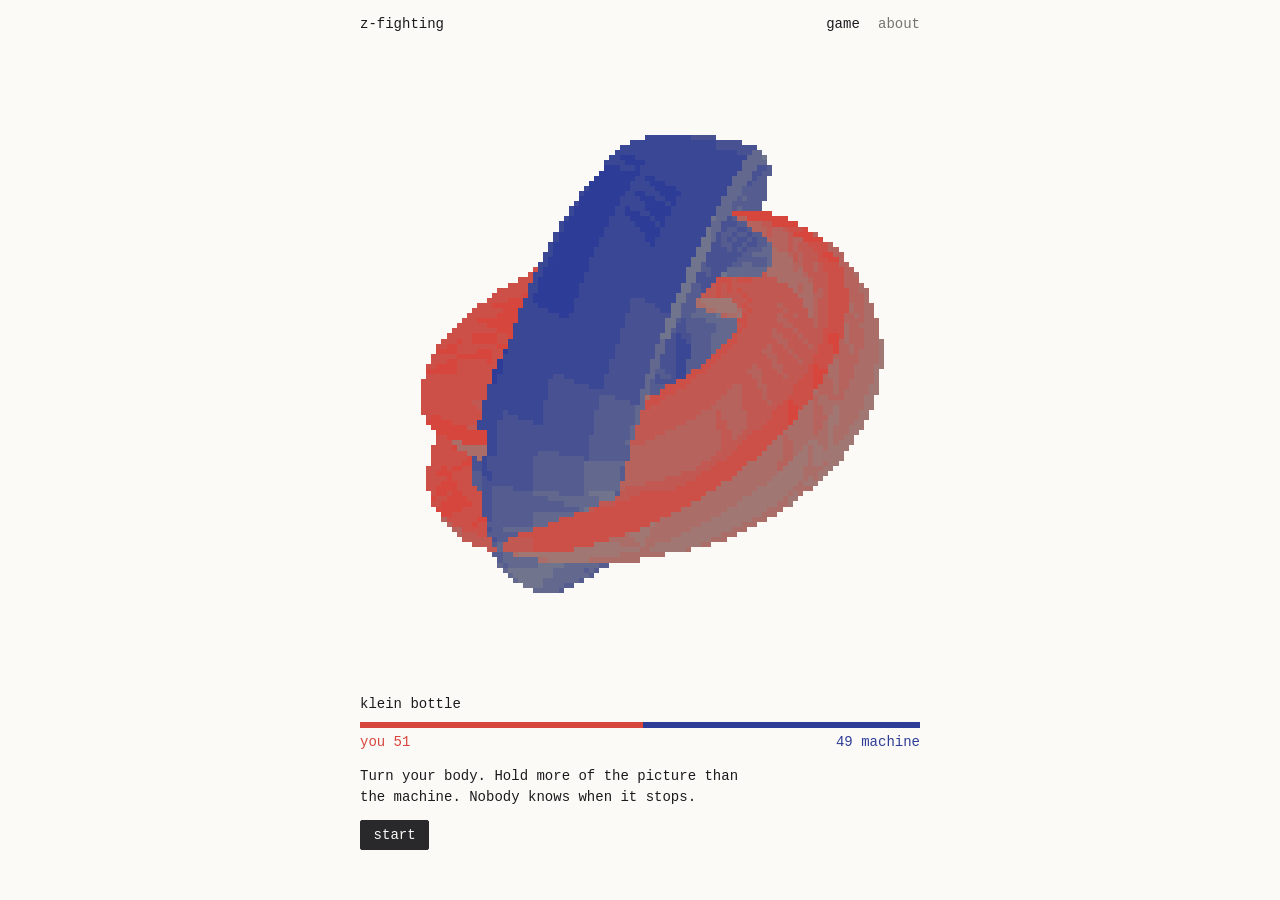
==== game/index.html @ 7a887dcf "Game prototype at game/, about page, header with page links Co-Authored-By: Claude Fable 5.2 <norepl" ====
<!doctype html>
<html lang="en">
<head>
<meta charset="utf-8">
<meta name="viewport" content="width=device-width, initial-scale=1, viewport-fit=cover">
<title>z-fighting game</title>
<meta name="description" content="Two bodies in the same place. Hold more of the picture than the machine.">
<style>
/* Wie die Website: Papier, Festbreitenschrift, Blau und Rot, eine Bildschirmseite ohne Scrollen. Nur ein helles Bild. */
:root { --papier: #fbfaf7; --tinte: #1b1b1d; --leise: #74736f; --knopf: #29292c; --blau: #2d3c96; --rot: #d7463c; color-scheme: light; }
* { box-sizing: border-box; }
html { font-size: 14px; height: 100dvh; overflow: hidden; overscroll-behavior: none; }
body {
  margin: 0; height: 100%; display: flex; flex-direction: column; align-items: center;
  padding-left: max(16px, env(safe-area-inset-left, 0px)); padding-right: max(16px, env(safe-area-inset-right, 0px));
  background: var(--papier); color: var(--tinte); font-family: "Courier Prime", "Courier New", Courier, ui-monospace, monospace; line-height: 1.5;
  -webkit-user-select: none; user-select: none;
}
header, main { width: 100%; max-width: 40rem; }
header { flex: none; display: flex; justify-content: space-between; gap: 1rem; padding: 1rem 0 0.6rem; }
.leise { color: var(--leise); }
main { flex: 1; min-height: 0; display: flex; flex-direction: column; }
.buehne { flex: 1; min-height: 0; container-type: size; display: flex; align-items: center; justify-content: center; }
canvas { display: block; width: min(100cqw, 100cqh); height: min(100cqw, 100cqh); touch-action: none; cursor: grab; image-rendering: pixelated; }
.kopf { flex: none; display: flex; justify-content: space-between; gap: 1rem; padding-top: 0.6rem; }
.balken { flex: none; display: flex; height: 6px; margin: 0.5rem 0 0.3rem; }
.balken span { flex: 1 1 0; min-width: 0; transition: flex-grow 0.12s linear; }
#du { background: var(--rot); } #sie { background: var(--blau); }
.zahlen { flex: none; display: flex; justify-content: space-between; }
.zahlen .du { color: var(--rot); } .zahlen .sie { color: var(--blau); }
.unten { flex: none; height: 10.5rem; padding: 0.9rem 0 1rem; }
.unten p { margin: 0 0 0.9rem; max-width: 46ch; }
button { font: inherit; height: 30px; padding: 0 0.9rem; color: var(--papier); background: var(--knopf); border: 1px solid var(--knopf); border-radius: 2px; cursor: pointer; }
button:focus-visible, canvas:focus-visible { outline: 1px solid var(--blau); outline-offset: 3px; }
body[data-zustand="lauf"] .unten p { color: var(--leise); }
@media (max-width: 640px) { html { font-size: 13px; } }
@media (prefers-reduced-motion: reduce) { .balken span { transition: none; } }
@media (orientation: landscape) and (max-height: 520px) {
  main { display: grid; grid-template-columns: minmax(0, 1fr) minmax(0, 1fr); grid-template-rows: auto auto auto minmax(0, 1fr); column-gap: 1.5rem; }
  .buehne { grid-row: 1 / 5; } .unten { height: auto; }
}

/* Kopfzeile: Titel links, Seiten rechts */
header nav { display: flex; gap: 1.3rem; }
header nav a { color: var(--leise); }
header nav a[aria-current="page"], header .titel { color: var(--tinte); }
header a { text-decoration: none; } header a:hover { text-decoration: underline; }
[hidden] { display: none !important; }
</style>
</head>
<body>
<header>
  <a href="../" class="titel">z-fighting</a>
  <nav aria-label="pages"><a href="./" aria-current="page">game</a><a href="../about.html">about</a></nav>
</header>
<main>
  <div class="buehne"><canvas id="feld" width="600" height="600" tabindex="0" aria-label="Two bodies in the same place. Drag to turn the red one."></canvas></div>
  <div class="kopf"><span id="form"></span><span class="leise" id="serie"></span></div>
  <div class="balken" aria-hidden="true"><span id="du"></span><span id="sie"></span></div>
  <div class="zahlen"><span class="du">you <span id="duZahl">50</span></span><span class="sie"><span id="sieZahl">50</span> machine</span></div>
  <div class="unten">
    <p id="zeile" role="status"></p>
    <button type="button" id="knopf">start</button>
  </div>
</main>
<script src="spiel.js"></script>
</body>
</html>
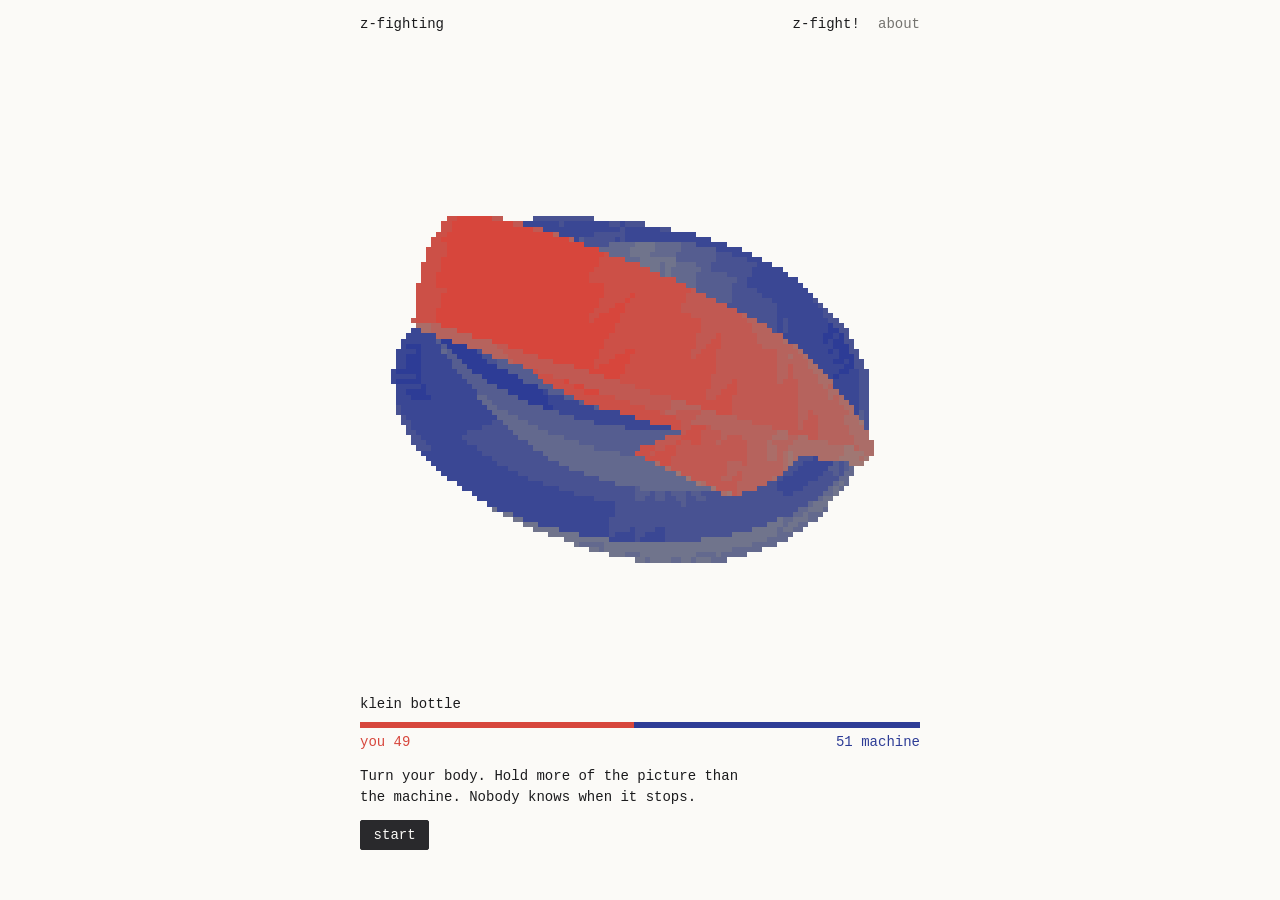
==== commit cecdb873: "Header link to the game reads z-fight! Co-Authored-By: Claude Fable 5.2 <noreply@anthropic.com>" ====
--- a/game/index.html
+++ b/game/index.html
@@ -3,7 +3,7 @@
 <head>
 <meta charset="utf-8">
 <meta name="viewport" content="width=device-width, initial-scale=1, viewport-fit=cover">
-<title>z-fighting game</title>
+<title>z-fight!</title>
 <meta name="description" content="Two bodies in the same place. Hold more of the picture than the machine.">
 <style>
 /* Wie die Website: Papier, Festbreitenschrift, Blau und Rot, eine Bildschirmseite ohne Scrollen. Nur ein helles Bild. */
@@ -51,7 +51,7 @@
 <body>
 <header>
   <a href="../" class="titel">z-fighting</a>
-  <nav aria-label="pages"><a href="./" aria-current="page">game</a><a href="../about.html">about</a></nav>
+  <nav aria-label="pages"><a href="./" aria-current="page">z-fight!</a><a href="../about.html">about</a></nav>
 </header>
 <main>
   <div class="buehne"><canvas id="feld" width="600" height="600" tabindex="0" aria-label="Two bodies in the same place. Drag to turn the red one."></canvas></div>
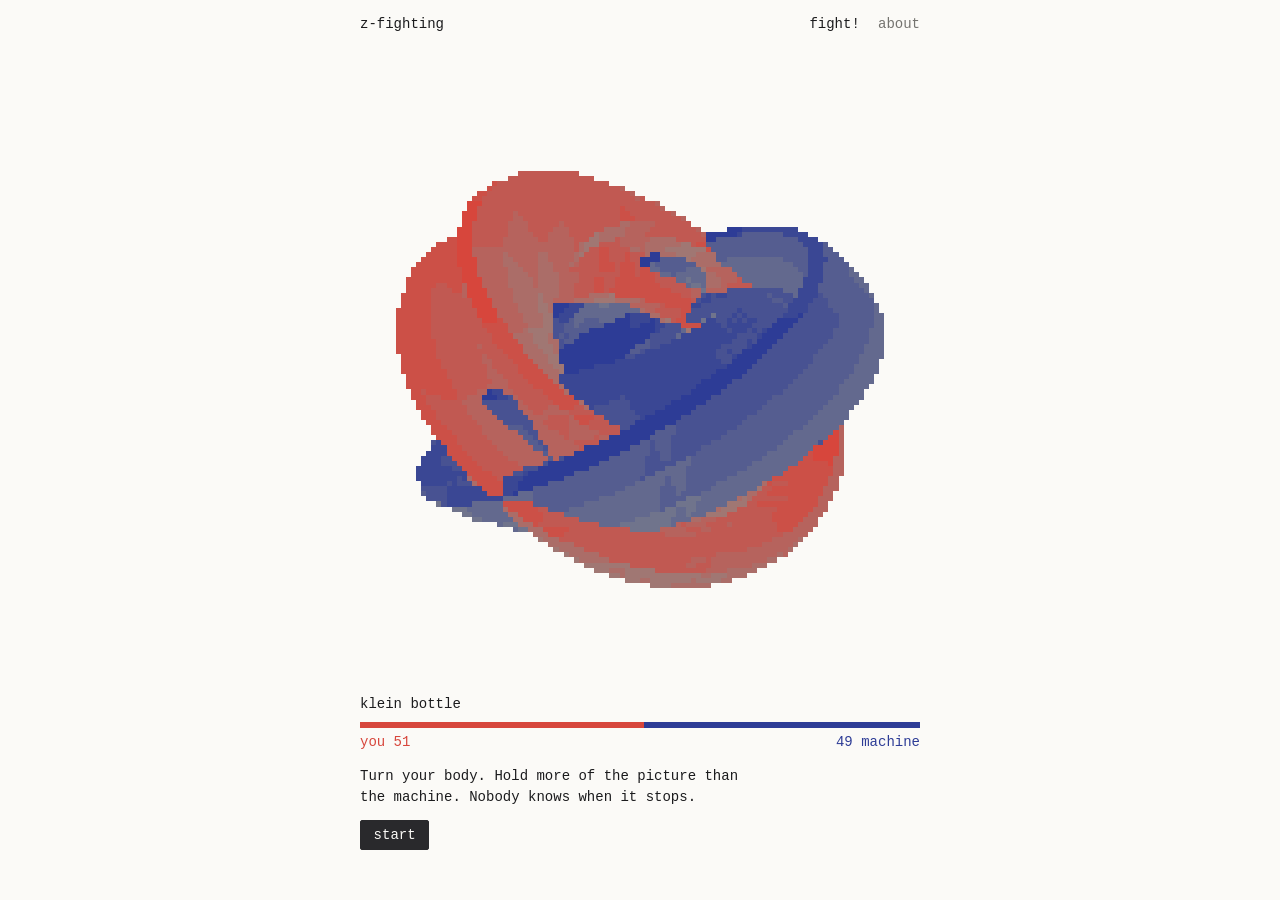
==== commit 9c14f88d: "Header link to the game reads fight! Co-Authored-By: Claude Fable 5.2 <noreply@anthropic.com>" ====
--- a/game/index.html
+++ b/game/index.html
@@ -3,7 +3,7 @@
 <head>
 <meta charset="utf-8">
 <meta name="viewport" content="width=device-width, initial-scale=1, viewport-fit=cover">
-<title>z-fight!</title>
+<title>fight!</title>
 <meta name="description" content="Two bodies in the same place. Hold more of the picture than the machine.">
 <style>
 /* Wie die Website: Papier, Festbreitenschrift, Blau und Rot, eine Bildschirmseite ohne Scrollen. Nur ein helles Bild. */
@@ -51,7 +51,7 @@
 <body>
 <header>
   <a href="../" class="titel">z-fighting</a>
-  <nav aria-label="pages"><a href="./" aria-current="page">z-fight!</a><a href="../about.html">about</a></nav>
+  <nav aria-label="pages"><a href="./" aria-current="page">fight!</a><a href="../about.html">about</a></nav>
 </header>
 <main>
   <div class="buehne"><canvas id="feld" width="600" height="600" tabindex="0" aria-label="Two bodies in the same place. Drag to turn the red one."></canvas></div>
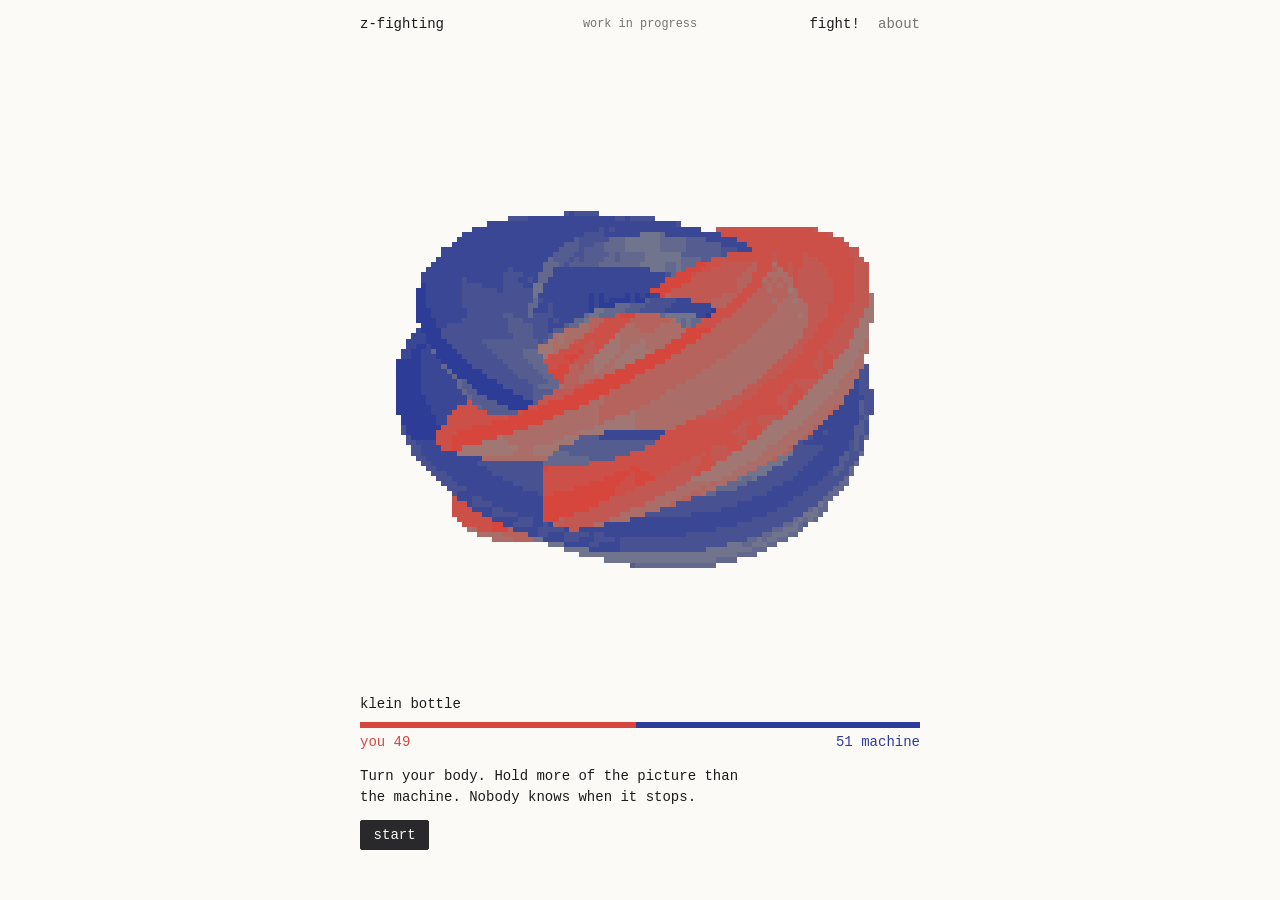
==== commit e6acc385: "Work in progress note in the header Co-Authored-By: Claude Fable 5.2 <noreply@anthropic.com>" ====
--- a/game/index.html
+++ b/game/index.html
@@ -45,12 +45,17 @@
 header nav a { color: var(--leise); }
 header nav a[aria-current="page"], header .titel { color: var(--tinte); }
 header a { text-decoration: none; } header a:hover { text-decoration: underline; }
+header { gap: 0.6rem; }
+header .titel, header nav { flex: 1 1 0; }
+header nav { justify-content: flex-end; }
+header .wip { color: var(--leise); white-space: nowrap; font-size: 0.85em; align-self: center; }
 [hidden] { display: none !important; }
 </style>
 </head>
 <body>
 <header>
   <a href="../" class="titel">z-fighting</a>
+  <span class="wip">work in progress</span>
   <nav aria-label="pages"><a href="./" aria-current="page">fight!</a><a href="../about.html">about</a></nav>
 </header>
 <main>
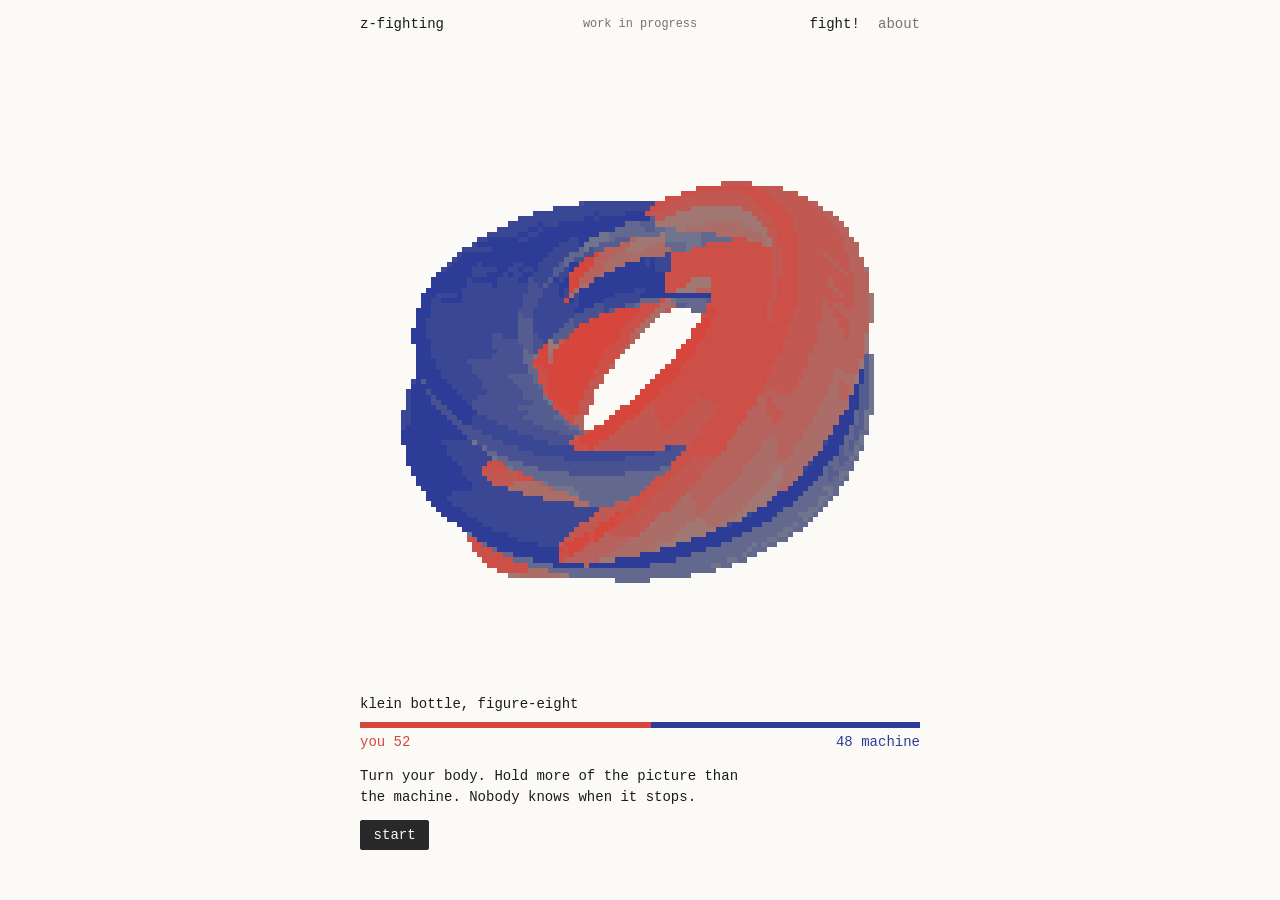
==== commit 78fc2d5e: "Game: choose your fighter from all surfaces of the selection Co-Authored-By: Claude Fable 5.2 <norep" ====
--- a/game/index.html
+++ b/game/index.html
@@ -49,6 +49,19 @@
 header .titel, header nav { flex: 1 1 0; }
 header nav { justify-content: flex-end; }
 header .wip { color: var(--leise); white-space: nowrap; font-size: 0.85em; align-self: center; }
+
+/* choose your fighter: liegt ueber dem Spielfeld, ein Raster aus allen Flaechen, unten der Name und der Knopf */
+main { position: relative; }
+#wahl { position: absolute; inset: 0; z-index: 2; background: var(--papier); display: flex; flex-direction: column; align-items: center; container-type: size; }
+#wahl h1 { flex: none; margin: 0.4rem 0 0.9rem; font: inherit; align-self: flex-start; }
+#gitter { flex: none; display: grid; grid-template-columns: repeat(5, 1fr); gap: 4px; width: min(100%, 27rem, calc(100cqh - 9.5rem)); }
+.kachel { height: auto; padding: 3px; background: none; border: 1px solid transparent; border-radius: 2px; aspect-ratio: 1; }
+.kachel canvas { display: block; width: 100%; height: 100%; cursor: pointer; }
+.kachel[aria-pressed="true"] { border-color: var(--rot); background: color-mix(in srgb, var(--rot) 9%, transparent); }
+.los { flex: none; width: 100%; display: flex; justify-content: space-between; align-items: center; gap: 1rem; margin-top: auto; padding: 0.9rem 0 1rem; }
+.los span { min-width: 0; white-space: nowrap; overflow: hidden; text-overflow: ellipsis; }
+.unten .knoepfe { display: flex; gap: 0.6rem; }
+#wechsel { color: var(--knopf); background: none; }
 [hidden] { display: none !important; }
 </style>
 </head>
@@ -65,9 +78,17 @@
   <div class="zahlen"><span class="du">you <span id="duZahl">50</span></span><span class="sie"><span id="sieZahl">50</span> machine</span></div>
   <div class="unten">
     <p id="zeile" role="status"></p>
-    <button type="button" id="knopf">start</button>
+    <div class="knoepfe"><button type="button" id="knopf">start</button><button type="button" id="wechsel" hidden>change fighter</button></div>
+  </div>
+  <div id="wahl" hidden>
+    <h1>choose your fighter</h1>
+    <div id="gitter"></div>
+    <div class="los"><span id="kaempfer"></span><button type="button" id="kampf">fight!</button></div>
   </div>
 </main>
+<script src="flaechen.js"></script>
+<script src="netze.js"></script>
+<script src="auswahl.js"></script>
 <script src="spiel.js"></script>
 </body>
 </html>
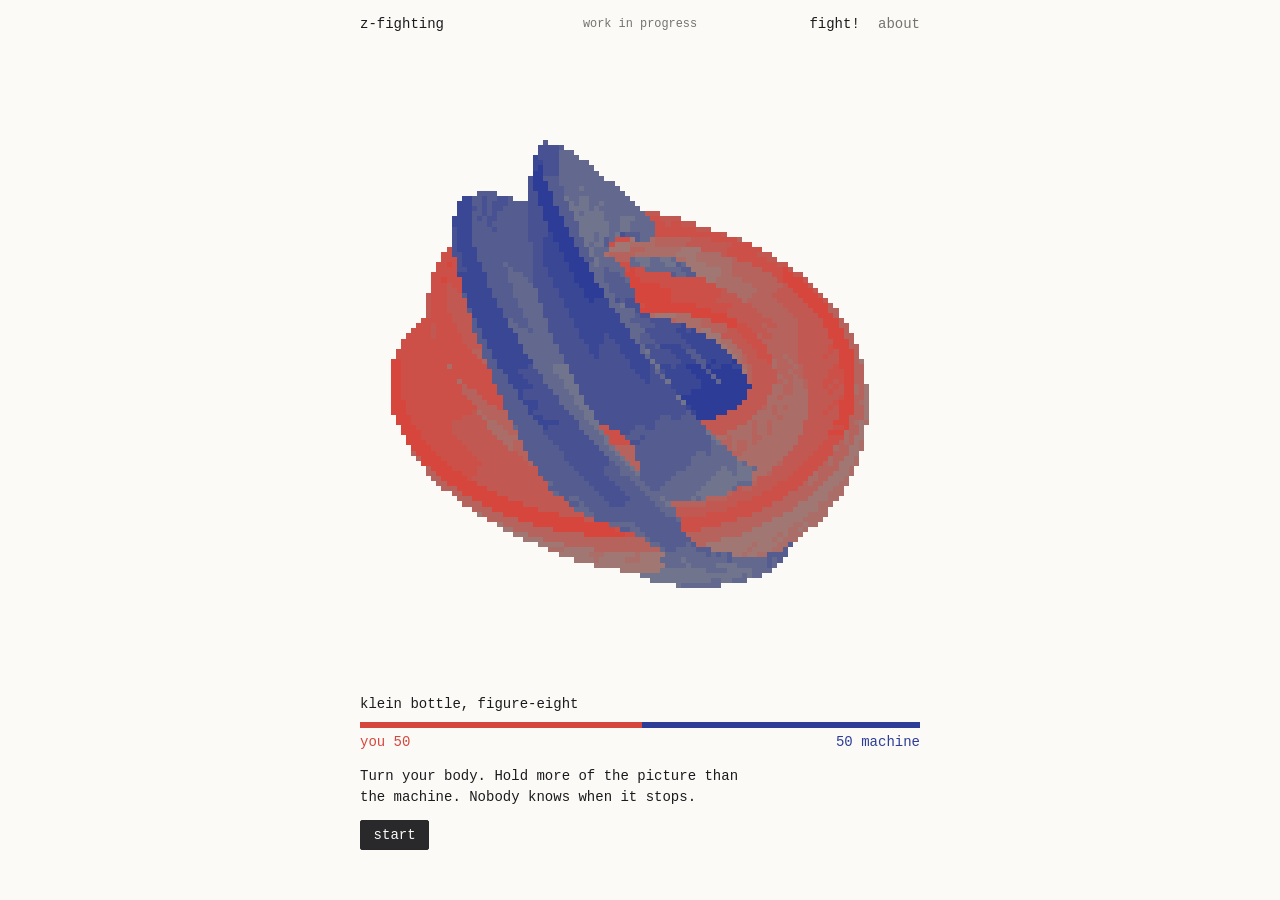
==== commit cb949464: "Fighter grid: full width, square tiles on iPhone Co-Authored-By: Claude Fable 5.2 <noreply@anthropic" ====
--- a/game/index.html
+++ b/game/index.html
@@ -52,11 +52,12 @@
 
 /* choose your fighter: liegt ueber dem Spielfeld, ein Raster aus allen Flaechen, unten der Name und der Knopf */
 main { position: relative; }
-#wahl { position: absolute; inset: 0; z-index: 2; background: var(--papier); display: flex; flex-direction: column; align-items: center; container-type: size; }
-#wahl h1 { flex: none; margin: 0.4rem 0 0.9rem; font: inherit; align-self: flex-start; }
-#gitter { flex: none; display: grid; grid-template-columns: repeat(5, 1fr); gap: 4px; width: min(100%, 27rem, calc(100cqh - 9.5rem)); }
-.kachel { height: auto; padding: 3px; background: none; border: 1px solid transparent; border-radius: 2px; aspect-ratio: 1; }
-.kachel canvas { display: block; width: 100%; height: 100%; cursor: pointer; }
+#wahl { position: absolute; inset: 0; z-index: 2; background: var(--papier); display: flex; flex-direction: column; }
+#wahl h1 { flex: none; margin: 0.4rem 0 0.9rem; font: inherit; }
+/* volle Breite, aber nie hoeher als der Schirm hergibt (ohne Container-Einheiten: Safari auf dem iPhone rechnete sie falsch) */
+#gitter { flex: none; display: grid; grid-template-columns: repeat(5, minmax(0, 1fr)); gap: 4px; width: 100%; max-width: min(30rem, calc(100dvh - 17rem)); margin: 0 auto; }
+.kachel { display: block; width: 100%; min-width: 0; height: auto; margin: 0; padding: 3px; background: none; border: 1px solid transparent; border-radius: 2px; -webkit-appearance: none; appearance: none; }
+.kachel canvas { display: block; width: 100%; height: auto; aspect-ratio: 1; cursor: pointer; }
 .kachel[aria-pressed="true"] { border-color: var(--rot); background: color-mix(in srgb, var(--rot) 9%, transparent); }
 .los { flex: none; width: 100%; display: flex; justify-content: space-between; align-items: center; gap: 1rem; margin-top: auto; padding: 0.9rem 0 1rem; }
 .los span { min-width: 0; white-space: nowrap; overflow: hidden; text-overflow: ellipsis; }
